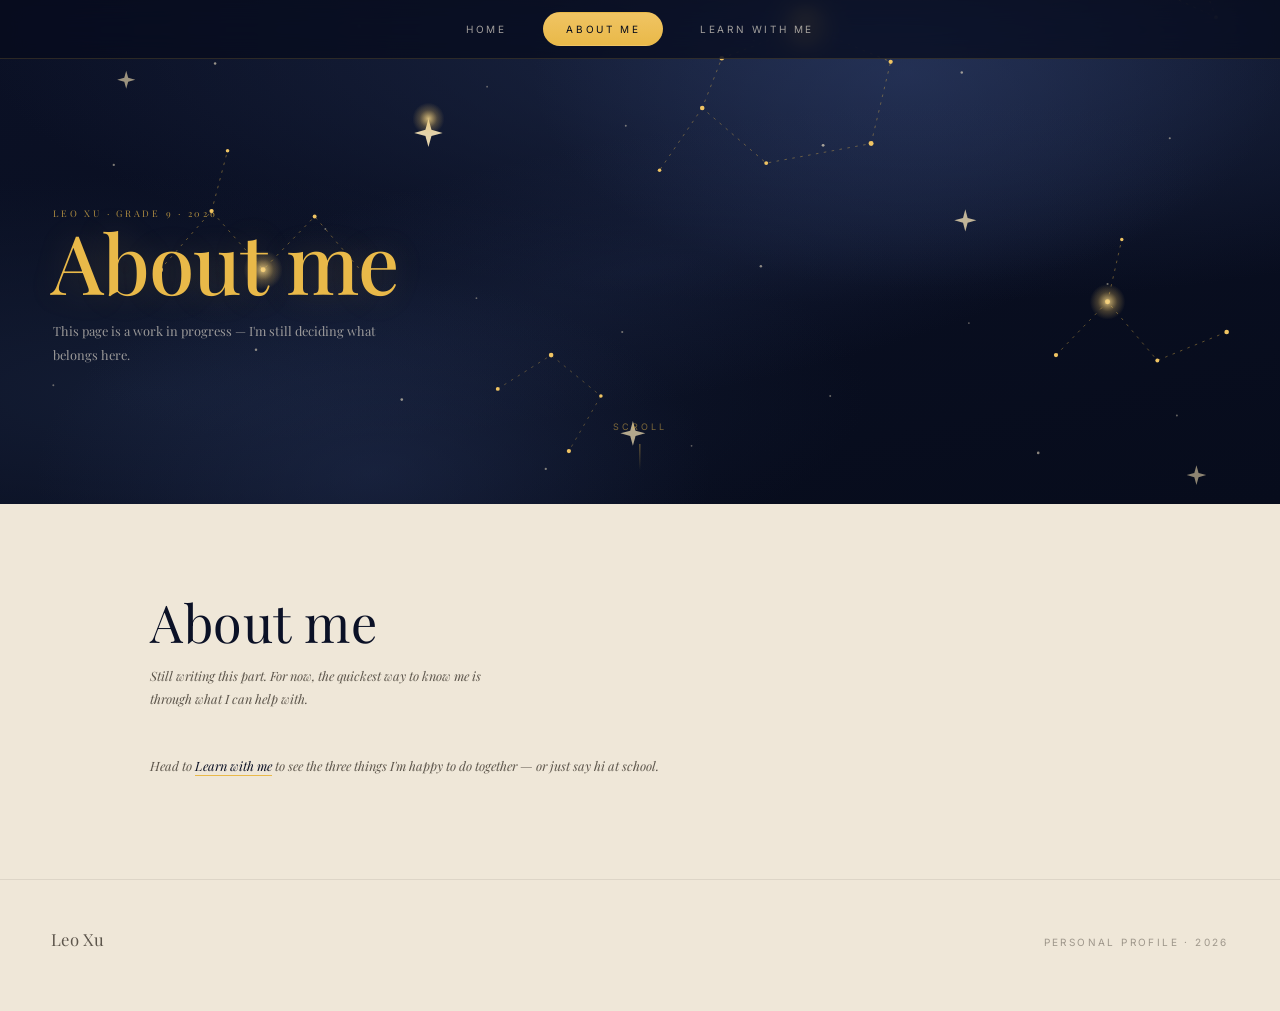
==== about.html @ fd8c62fa "Unify navigation into a fixed menu bar; tighten help page - Replace scattered nav links with one fix" ====
<!DOCTYPE html>
<html lang="en">
<head>
  <meta charset="utf-8" />
  <meta name="viewport" content="width=device-width, initial-scale=1" />
  <title>About me — Leo Xu</title>
  <meta name="description" content="About Leo Xu — this page is a work in progress." />

  <link rel="preconnect" href="https://fonts.googleapis.com" />
  <link rel="preconnect" href="https://fonts.gstatic.com" crossorigin />
  <link
    href="https://fonts.googleapis.com/css2?family=Playfair+Display:ital,wght@0,400;0,500;0,600;1,400&family=Inter:wght@300;400&display=swap"
    rel="stylesheet"
  />
  <link rel="stylesheet" href="css/style.css" />
</head>

<body>
  <!-- ===================== Menu bar ===================== -->
  <nav class="menu-bar" aria-label="Primary">
    <a class="menu-bar__link" href="index.html">Home</a>
    <a class="menu-bar__link" href="about.html" aria-current="page">About me</a>
    <a class="menu-bar__link" href="help.html">Learn with me</a>
  </nav>

  <!-- ===================== Hero ===================== -->
  <!-- TODO(About me): 此页为占位页，保留结构以便以后补充真正的自我介绍。
       需要更新时：改 hero 文案 + 下面 main 里的文字即可，样式已全部就绪。 -->
  <header class="hero help-hero">
    <svg class="hero__sky" viewBox="0 0 1440 900" preserveAspectRatio="xMidYMid slice" aria-hidden="true">
      <defs>
        <radialGradient id="starGlow" cx="50%" cy="50%" r="50%">
          <stop offset="0%" stop-color="#f6d78a" stop-opacity="0.85" />
          <stop offset="55%" stop-color="#f0c463" stop-opacity="0.25" />
          <stop offset="100%" stop-color="#f0c463" stop-opacity="0" />
        </radialGradient>
        <radialGradient id="nebula" cx="50%" cy="50%" r="50%">
          <stop offset="0%" stop-color="#2b3a63" stop-opacity="0.55" />
          <stop offset="100%" stop-color="#2b3a63" stop-opacity="0" />
        </radialGradient>
      </defs>

      <!-- atmosphere -->
      <ellipse cx="1020" cy="250" rx="420" ry="240" fill="url(#nebula)" />
      <ellipse cx="720" cy="470" rx="640" ry="150" fill="url(#nebula)" opacity="0.42" transform="rotate(-11 720 470)" />
      <ellipse cx="420" cy="700" rx="380" ry="220" fill="url(#nebula)" opacity="0.6" />

      <!-- star field -->
      <g fill="#f4e6c8">
        <circle class="twinkle" cx="96" cy="152" r="1.6" opacity="0.7" />
        <circle class="twinkle" cx="188" cy="92" r="1.1" opacity="0.5" />
        <circle class="twinkle" cx="242" cy="238" r="1.4" opacity="0.6" />
        <circle class="twinkle" cx="318" cy="126" r="1" opacity="0.45" />
        <circle class="twinkle" cx="404" cy="196" r="1.7" opacity="0.7" />
        <circle class="twinkle" cx="480" cy="86" r="1.2" opacity="0.5" />
        <circle class="twinkle" cx="548" cy="264" r="1" opacity="0.4" />
        <circle class="twinkle" cx="626" cy="138" r="1.5" opacity="0.6" />
        <circle class="twinkle" cx="704" cy="308" r="1.1" opacity="0.45" />
        <circle class="twinkle" cx="782" cy="92" r="1.3" opacity="0.55" />
        <circle class="twinkle" cx="848" cy="212" r="1" opacity="0.4" />
        <circle class="twinkle" cx="926" cy="330" r="1.6" opacity="0.65" />
        <circle class="twinkle" cx="1004" cy="118" r="1.2" opacity="0.5" />
        <circle class="twinkle" cx="1082" cy="248" r="1.4" opacity="0.6" />
        <circle class="twinkle" cx="1160" cy="86" r="1" opacity="0.4" />
        <circle class="twinkle" cx="1238" cy="196" r="1.5" opacity="0.6" />
        <circle class="twinkle" cx="1316" cy="322" r="1.2" opacity="0.5" />
        <circle class="twinkle" cx="1394" cy="148" r="1.1" opacity="0.45" />
        <circle class="twinkle" cx="128" cy="352" r="1.3" opacity="0.5" />
        <circle class="twinkle" cx="212" cy="470" r="1" opacity="0.4" />
        <circle class="twinkle" cx="288" cy="560" r="1.4" opacity="0.55" />
        <circle class="twinkle" cx="366" cy="424" r="1.1" opacity="0.45" />
        <circle class="twinkle" cx="452" cy="616" r="1.5" opacity="0.6" />
        <circle class="twinkle" cx="536" cy="502" r="1" opacity="0.4" />
        <circle class="twinkle" cx="614" cy="694" r="1.3" opacity="0.5" />
        <circle class="twinkle" cx="700" cy="540" r="1.2" opacity="0.45" />
        <circle class="twinkle" cx="778" cy="668" r="1" opacity="0.38" />
        <circle class="twinkle" cx="856" cy="466" r="1.4" opacity="0.55" />
        <circle class="twinkle" cx="934" cy="612" r="1.1" opacity="0.42" />
        <circle class="twinkle" cx="1012" cy="742" r="1.3" opacity="0.5" />
        <circle class="twinkle" cx="1090" cy="530" r="1" opacity="0.4" />
        <circle class="twinkle" cx="1168" cy="676" r="1.5" opacity="0.55" />
        <circle class="twinkle" cx="1246" cy="486" r="1.2" opacity="0.45" />
        <circle class="twinkle" cx="1324" cy="634" r="1.1" opacity="0.4" />
        <circle class="twinkle" cx="1402" cy="762" r="1.3" opacity="0.45" />
        <circle class="twinkle" cx="60" cy="600" r="1.1" opacity="0.4" />
        <circle class="twinkle" cx="990" cy="806" r="1.2" opacity="0.4" />
        <circle class="twinkle" cx="392" cy="820" r="1" opacity="0.35" />
        <circle class="twinkle" cx="722" cy="860" r="1.1" opacity="0.35" />
      </g>

      <!-- constellation: left sky -->
      <g stroke="#e9b949" stroke-opacity="0.42" stroke-width="1.1" stroke-linecap="round" fill="none">
        <path d="M180 470 L238 404 L296 470 L354 410 L412 478" stroke-dasharray="2 7" />
        <path d="M238 404 L256 336" stroke-dasharray="2 7" />
      </g>
      <g fill="#f0c463">
        <circle cx="180" cy="470" r="3.2" />
        <circle cx="238" cy="404" r="2.4" />
        <circle cx="296" cy="470" r="2.8" />
        <circle cx="354" cy="410" r="2.2" />
        <circle cx="412" cy="478" r="3" />
        <circle cx="256" cy="336" r="2" />
      </g>

      <!-- constellation: dipper -->
      <g stroke="#e9b949" stroke-opacity="0.38" stroke-width="1.1" stroke-linecap="round" fill="none">
        <path d="M812 232 L906 196 L1002 236 L980 328 L862 350 L790 288 Z" stroke-dasharray="2 7" />
        <path d="M790 288 L742 358" stroke-dasharray="2 7" />
      </g>
      <g fill="#f0c463">
        <circle cx="812" cy="232" r="2.6" />
        <circle cx="906" cy="196" r="3" />
        <circle cx="1002" cy="236" r="2.4" />
        <circle cx="980" cy="328" r="2.8" />
        <circle cx="862" cy="350" r="2.2" />
        <circle cx="790" cy="288" r="2.6" />
        <circle cx="742" cy="358" r="2" />
      </g>

      <!-- constellation: right lower -->
      <g stroke="#e9b949" stroke-opacity="0.4" stroke-width="1.1" stroke-linecap="round" fill="none">
        <path d="M1188 566 L1246 506 L1302 572 L1380 540" stroke-dasharray="2 7" />
        <path d="M1246 506 L1262 436" stroke-dasharray="2 7" />
      </g>
      <g fill="#f0c463">
        <circle cx="1188" cy="566" r="2.4" />
        <circle cx="1246" cy="506" r="2.8" />
        <circle cx="1302" cy="572" r="2.2" />
        <circle cx="1380" cy="540" r="2.6" />
        <circle cx="1262" cy="436" r="1.9" />
      </g>

      <!-- constellation: small cluster left -->
      <g stroke="#e9b949" stroke-opacity="0.32" stroke-width="1.1" stroke-linecap="round" fill="none">
        <path d="M560 604 L620 566 L676 612 L640 674" stroke-dasharray="2 7" />
      </g>
      <g fill="#f0c463">
        <circle cx="560" cy="604" r="2.2" />
        <circle cx="620" cy="566" r="2.6" />
        <circle cx="676" cy="612" r="2" />
        <circle cx="640" cy="674" r="2.4" />
      </g>

      <!-- constellation: small triangle right -->
      <g stroke="#e9b949" stroke-opacity="0.3" stroke-width="1.1" stroke-linecap="round" fill="none">
        <path d="M1286 148 L1342 118 L1368 186 Z" stroke-dasharray="2 7" />
      </g>
      <g fill="#f0c463">
        <circle cx="1286" cy="148" r="2.2" />
        <circle cx="1342" cy="118" r="2.6" />
        <circle cx="1368" cy="186" r="2.1" />
      </g>

      <!-- four-point sparkles -->
      <g fill="#fbe7b8">
        <path d="M482 300 l3.4 12.6 12.6 3.4 -12.6 3.4 -3.4 12.6 -3.4 -12.6 -12.6 -3.4 12.6 -3.4 z" opacity="0.9" />
        <path d="M1086 402 l2.6 9.8 9.8 2.6 -9.8 2.6 -2.6 9.8 -2.6 -9.8 -9.8 -2.6 9.8 -2.6 z" opacity="0.75" />
        <path d="M712 640 l3 11 11 3 -11 3 -3 11 -3 -11 -11 -3 11 -3 z" opacity="0.7" />
        <path d="M142 246 l2.2 8 8 2.2 -8 2.2 -2.2 8 -2.2 -8 -8 -2.2 8 -2.2 z" opacity="0.6" />
        <path d="M1346 690 l2.4 8.6 8.6 2.4 -8.6 2.4 -2.4 8.6 -2.4 -8.6 -8.6 -2.4 8.6 -2.4 z" opacity="0.55" />
      </g>

      <!-- star glows -->
      <g fill="url(#starGlow)">
        <circle cx="906" cy="196" r="26" />
        <circle cx="296" cy="470" r="22" />
        <circle cx="1246" cy="506" r="20" />
        <circle cx="482" cy="300" r="18" />
      </g>
    </svg>

    <div class="hero__content">
      <p class="hero__eyebrow">Leo Xu &middot; Grade 9 &middot; 2026</p>
      <h1 class="hero__name">About me</h1>
      <p class="help-hero__lede">
        This page is a work in progress &mdash; I'm still deciding what
        belongs here.
      </p>
    </div>

    <div class="hero__scroll" aria-hidden="true">
      <span class="hero__scroll-label">Scroll</span>
      <i class="hero__scroll-line"></i>
    </div>
  </header>

  <!-- ===================== About ===================== -->
  <main class="help">
    <div class="help__inner">
      <h2 class="help__title">About me</h2>
      <p class="help__sub">
        Still writing this part. For now, the quickest way to know me is
        through what I can help with.
      </p>
      <p class="help__outro">
        Head to <a href="help.html">Learn with me</a> to see the three
        things I'm happy to do together &mdash; or just say hi at school.
      </p>
    </div>
  </main>

  <!-- ===================== Footer ===================== -->
  <footer class="site-footer">
    <p class="site-footer__mark">Leo Xu</p>
    <p class="site-footer__meta">Personal profile &middot; 2026</p>
  </footer>
</body>
</html>
---- css/style.css ----
/* ==========================================================================
   Leo Xu — personal profile page
   Reconstructed from Figma file JC08tm1LsHAhouXdCM1mfD ("Untitled")
   Structure mirrors the Figma frames: Hero / Rock climbing / Footer
   ========================================================================== */

/* --------------------------------------------------------------------------
   1. Design tokens
   -------------------------------------------------------------------------- */
:root {
  /* palette — sampled from the design canvas */
  --ink-900: #070c1c;
  --ink-800: #0b1126;
  --ink-700: #18213c;
  --ink-600: #1c2745;

  --gold-500: #e9b949;
  --gold-400: #f0c463;
  --gold-200: #fbe7b8;

  --paper-50: #efe7d8;
  --paper-700: #5d564c;

  /* type */
  --font-display: "Playfair Display", "Iowan Old Style", Georgia, serif;
  --font-body: "Inter", -apple-system, BlinkMacSystemFont, "Segoe UI", Roboto, sans-serif;

  --text-hero: clamp(54px, 9.2vw, 132px);
  --text-section: clamp(20px, 2.2vw, 30px);
  --text-eyebrow: clamp(9px, 0.72vw, 10px);
  --text-note: clamp(12px, 1vw, 14px);

  /* layout */
  --gutter: clamp(20px, 4vw, 58px);
  --hero-height: clamp(520px, 80vh, 880px);
}

/* --------------------------------------------------------------------------
   2. Reset
   -------------------------------------------------------------------------- */
*,
*::before,
*::after {
  box-sizing: border-box;
}

html {
  scroll-behavior: smooth;
}

body {
  margin: 0;
  background: var(--paper-50);
  color: var(--ink-800);
  font-family: var(--font-body);
  font-size: 16px;
  line-height: 1.6;
  -webkit-font-smoothing: antialiased;
  -moz-osx-font-smoothing: grayscale;
  overflow-x: hidden;
}

img {
  max-width: 100%;
  height: auto;
}

::selection {
  background: rgba(233, 185, 73, 0.28);
}

/* --------------------------------------------------------------------------
   3. Hero
   -------------------------------------------------------------------------- */
.hero {
  position: relative;
  isolation: isolate;
  display: flex;
  flex-direction: column;
  justify-content: flex-start;
  min-height: var(--hero-height);
  padding: calc(var(--gutter) + 54px) var(--gutter) var(--gutter);
  overflow: hidden;
  background:
    radial-gradient(120% 90% at 68% 8%, var(--ink-600) 0%, rgba(28, 39, 69, 0) 58%),
    radial-gradient(90% 70% at 12% 78%, #131c33 0%, rgba(19, 28, 51, 0) 62%),
    linear-gradient(168deg, var(--ink-800) 0%, var(--ink-900) 100%);
}

.hero__sky {
  position: absolute;
  inset: 0;
  z-index: 0;
  width: 100%;
  height: 100%;
  pointer-events: none;
}

.hero__content {
  position: relative;
  z-index: 2;
  display: flex;
  flex-direction: column;
  align-items: flex-start;
}

.hero__name {
  margin: 0;
  font-family: var(--font-display);
  font-weight: 500;
  font-size: var(--text-hero);
  line-height: 0.98;
  letter-spacing: -0.012em;
  color: var(--gold-500);
  text-shadow: 0 0 34px rgba(233, 185, 73, 0.18);
}

.hero__eyebrow {
  margin: 14px 0 0 2px;
  font-family: var(--font-display);
  font-weight: 400;
  font-size: var(--text-eyebrow);
  letter-spacing: 0.3em;
  text-transform: uppercase;
  color: rgba(233, 185, 73, 0.72);
}

.hero__scroll {
  position: absolute;
  left: 50%;
  bottom: clamp(18px, 3vw, 34px);
  z-index: 2;
  display: flex;
  flex-direction: column;
  align-items: center;
  gap: 10px;
  transform: translateX(-50%);
  color: rgba(233, 185, 73, 0.5);
}

.hero__scroll-label {
  font-size: 9px;
  letter-spacing: 0.32em;
  text-transform: uppercase;
}

.hero__scroll-line {
  display: block;
  width: 1px;
  height: 26px;
  background: linear-gradient(to bottom, rgba(233, 185, 73, 0.55), rgba(233, 185, 73, 0));
}

/* --------------------------------------------------------------------------
   4. Rock climbing
   -------------------------------------------------------------------------- */
.climb {
  position: relative;
  line-height: 0;
  background: var(--paper-50);
}

.climb__art {
  display: block;
  width: 100%;
  height: auto;
}

.climb__title {
  position: absolute;
  top: clamp(26px, 9.5%, 120px);
  left: var(--gutter);
  z-index: 2;
  margin: 0;
  font-family: var(--font-display);
  font-weight: 400;
  font-size: var(--text-section);
  line-height: 1.1;
  letter-spacing: 0.015em;
  color: var(--paper-700);
  opacity: 0.52;
  mix-blend-mode: multiply;
}

.climb__note {
  position: absolute;
  right: var(--gutter);
  bottom: clamp(18px, 3vw, 40px);
  z-index: 2;
  max-width: 26ch;
  margin: 0;
  font-family: var(--font-display);
  font-style: italic;
  font-size: var(--text-note);
  line-height: 1.7;
  text-align: right;
  color: var(--paper-700);
  opacity: 0.5;
}

/* --------------------------------------------------------------------------
   5. Footer
   -------------------------------------------------------------------------- */
.site-footer {
  display: flex;
  flex-wrap: wrap;
  align-items: baseline;
  justify-content: space-between;
  gap: 12px 28px;
  padding: clamp(26px, 4vw, 46px) var(--gutter) clamp(34px, 5vw, 58px);
  background: var(--paper-50);
  border-top: 1px solid rgba(93, 86, 76, 0.12);
}

.site-footer__mark {
  margin: 0;
  font-family: var(--font-display);
  font-size: clamp(15px, 1.3vw, 18px);
  letter-spacing: 0.01em;
  color: var(--paper-700);
}

.site-footer__meta {
  margin: 0;
  font-size: 10px;
  letter-spacing: 0.24em;
  text-transform: uppercase;
  color: rgba(93, 86, 76, 0.55);
}

/* --------------------------------------------------------------------------
   6. Sky animation
   -------------------------------------------------------------------------- */
@media (prefers-reduced-motion: no-preference) {
  .twinkle {
    animation: twinkle 5.5s ease-in-out infinite;
  }

  .twinkle:nth-of-type(3n) {
    animation-delay: 1.4s;
  }

  .twinkle:nth-of-type(3n + 1) {
    animation-delay: 2.6s;
  }

  @keyframes twinkle {
    0%,
    100% {
      opacity: 0.32;
    }
    50% {
      opacity: 0.95;
    }
  }
}

/* --------------------------------------------------------------------------
   7. Responsive
   -------------------------------------------------------------------------- */
@media (max-width: 1024px) {
  :root {
    --hero-height: clamp(480px, 74vh, 760px);
  }
}

@media (max-width: 640px) {
  :root {
    --hero-height: min(70vh, 620px);
  }

  .climb__art {
    height: 92vw;
    object-fit: cover;
    object-position: 50% 50%;
  }

  .climb__note {
    display: none;
  }

  .site-footer {
    flex-direction: column;
    align-items: flex-start;
    gap: 8px;
  }
}

/* --------------------------------------------------------------------------
   8. Menu bar — fixed, shared by every page
   -------------------------------------------------------------------------- */
.menu-bar {
  position: fixed;
  top: 0;
  left: 0;
  right: 0;
  z-index: 100;
  display: flex;
  align-items: center;
  justify-content: center;
  gap: clamp(6px, 1.2vw, 14px);
  padding: 12px var(--gutter);
  background: rgba(7, 12, 28, 0.74);
  -webkit-backdrop-filter: blur(14px) saturate(1.25);
  backdrop-filter: blur(14px) saturate(1.25);
  border-bottom: 1px solid rgba(233, 185, 73, 0.16);
}

.menu-bar__link {
  padding: 8px clamp(13px, 1.8vw, 22px);
  border-radius: 999px;
  border: 1px solid transparent;
  font-size: 10px;
  letter-spacing: 0.26em;
  text-transform: uppercase;
  text-decoration: none;
  white-space: nowrap;
  color: rgba(239, 231, 216, 0.66);
  transition: color 160ms ease, background-color 160ms ease, border-color 160ms ease;
}

.menu-bar__link:hover,
.menu-bar__link:focus-visible {
  color: var(--gold-400);
  border-color: rgba(233, 185, 73, 0.35);
}

.menu-bar__link[aria-current="page"] {
  color: var(--ink-900);
  background: linear-gradient(180deg, var(--gold-400) 0%, var(--gold-500) 100%);
  border-color: transparent;
}

/* closing line under the offers grid */
.help__outro {
  margin: clamp(28px, 4vw, 44px) 0 0;
  font-family: var(--font-display);
  font-style: italic;
  font-size: var(--text-note);
  line-height: 1.8;
  color: var(--paper-700);
}

.help__outro a {
  color: var(--ink-800);
  text-decoration: none;
  border-bottom: 1px solid var(--gold-500);
  padding-bottom: 1px;
  transition: color 160ms ease;
}

.help__outro a:hover {
  color: #8a6a1f;
}

/* --------------------------------------------------------------------------
   9. Help page — "Learn with me"
   -------------------------------------------------------------------------- */
.help-hero {
  min-height: clamp(380px, 56vh, 620px);
  justify-content: center;
}

.help-hero .hero__content {
  max-width: 720px;
}

.help-hero .hero__name {
  font-size: clamp(44px, 6.4vw, 92px);
}

.help-hero__lede {
  margin: 18px 0 0 2px;
  max-width: 46ch;
  font-family: var(--font-display);
  font-size: var(--text-note);
  line-height: 1.8;
  color: rgba(239, 231, 216, 0.62);
}

.help {
  padding: clamp(48px, 7vw, 96px) var(--gutter) clamp(64px, 8vw, 110px);
  background: var(--paper-50);
}

.help__inner {
  max-width: 980px;
  margin: 0 auto;
}

.help__title {
  margin: 0;
  font-family: var(--font-display);
  font-weight: 400;
  font-size: clamp(30px, 4.4vw, 52px);
  line-height: 1.08;
  letter-spacing: 0.01em;
  color: var(--ink-800);
}

.help__sub {
  margin: 14px 0 0;
  max-width: 52ch;
  font-family: var(--font-display);
  font-style: italic;
  font-size: var(--text-note);
  line-height: 1.8;
  color: var(--paper-700);
}

.offers {
  display: grid;
  grid-template-columns: repeat(2, minmax(0, 1fr));
  gap: clamp(20px, 3vw, 36px);
  margin-top: clamp(34px, 5vw, 56px);
}

.offer {
  display: flex;
  flex-direction: column;
  background: #f8f3e9;
  border: 1px solid rgba(93, 86, 76, 0.16);
  box-shadow: 0 1px 0 rgba(7, 12, 28, 0.03), 0 18px 40px -34px rgba(7, 12, 28, 0.35);
}

.offer__head {
  padding: clamp(24px, 3vw, 34px) clamp(24px, 3vw, 34px) clamp(18px, 2.4vw, 26px);
  border-bottom: 1px solid rgba(93, 86, 76, 0.12);
}

.offer__eyebrow {
  margin: 0;
  font-size: 9px;
  letter-spacing: 0.32em;
  text-transform: uppercase;
  color: rgba(233, 185, 73, 0.85);
}

.offer__title {
  margin: 12px 0 0;
  font-family: var(--font-display);
  font-weight: 500;
  font-size: clamp(24px, 2.6vw, 32px);
  line-height: 1.1;
  letter-spacing: 0.01em;
  color: var(--ink-800);
}

.offer__summary {
  margin: 10px 0 0;
  font-family: var(--font-display);
  font-style: italic;
  font-size: var(--text-note);
  line-height: 1.7;
  color: var(--paper-700);
}

/* expandable details — the page's one interactive control */
.offer__details {
  border-top: 1px solid rgba(93, 86, 76, 0.12);
}

.offer__toggle {
  display: flex;
  align-items: center;
  justify-content: space-between;
  gap: 16px;
  padding: 16px clamp(24px, 3vw, 34px);
  cursor: pointer;
  list-style: none;
  font-size: 10px;
  letter-spacing: 0.26em;
  text-transform: uppercase;
  color: var(--paper-700);
  transition: color 160ms ease, background-color 160ms ease;
  user-select: none;
}

.offer__toggle::-webkit-details-marker {
  display: none;
}

.offer__toggle:hover {
  color: var(--ink-800);
  background: rgba(233, 185, 73, 0.08);
}

.offer__toggle:focus-visible {
  outline: 1px solid var(--gold-500);
  outline-offset: -1px;
}

.offer__toggle-icon {
  flex: none;
  width: 12px;
  height: 12px;
  position: relative;
}

.offer__toggle-icon::before,
.offer__toggle-icon::after {
  content: "";
  position: absolute;
  inset: 0;
  margin: auto;
  background: var(--gold-500);
}

.offer__toggle-icon::before {
  width: 12px;
  height: 1px;
}

.offer__toggle-icon::after {
  width: 1px;
  height: 12px;
  transition: transform 180ms ease;
  transform-origin: center;
}

.offer__details[open] .offer__toggle-icon::after {
  transform: scaleY(0);
}

.offer__body {
  padding: 4px clamp(24px, 3vw, 34px) clamp(22px, 2.6vw, 30px);
}

.offer__row {
  display: grid;
  grid-template-columns: 84px 1fr;
  gap: 4px 18px;
  padding: 13px 0;
  border-top: 1px dashed rgba(93, 86, 76, 0.18);
}

.offer__row:first-child {
  border-top: 0;
}

.offer__row dt {
  font-size: 9px;
  letter-spacing: 0.24em;
  text-transform: uppercase;
  line-height: 1.9;
  color: rgba(93, 86, 76, 0.6);
}

.offer__row dd {
  margin: 0;
  font-size: 14px;
  line-height: 1.75;
  color: var(--ink-800);
}

@media (max-width: 760px) {
  .offers {
    grid-template-columns: minmax(0, 1fr);
  }

  .offer__row {
    grid-template-columns: minmax(0, 1fr);
    gap: 2px;
  }
}

/* --------------------------------------------------------------------------
   10. Small screens — menu bar must fit three pills on one row
   -------------------------------------------------------------------------- */
@media (max-width: 640px) {
  .menu-bar {
    gap: 4px;
    padding: 10px 12px;
  }

  .menu-bar__link {
    padding: 7px 10px;
    font-size: 9px;
    letter-spacing: 0.16em;
  }
}
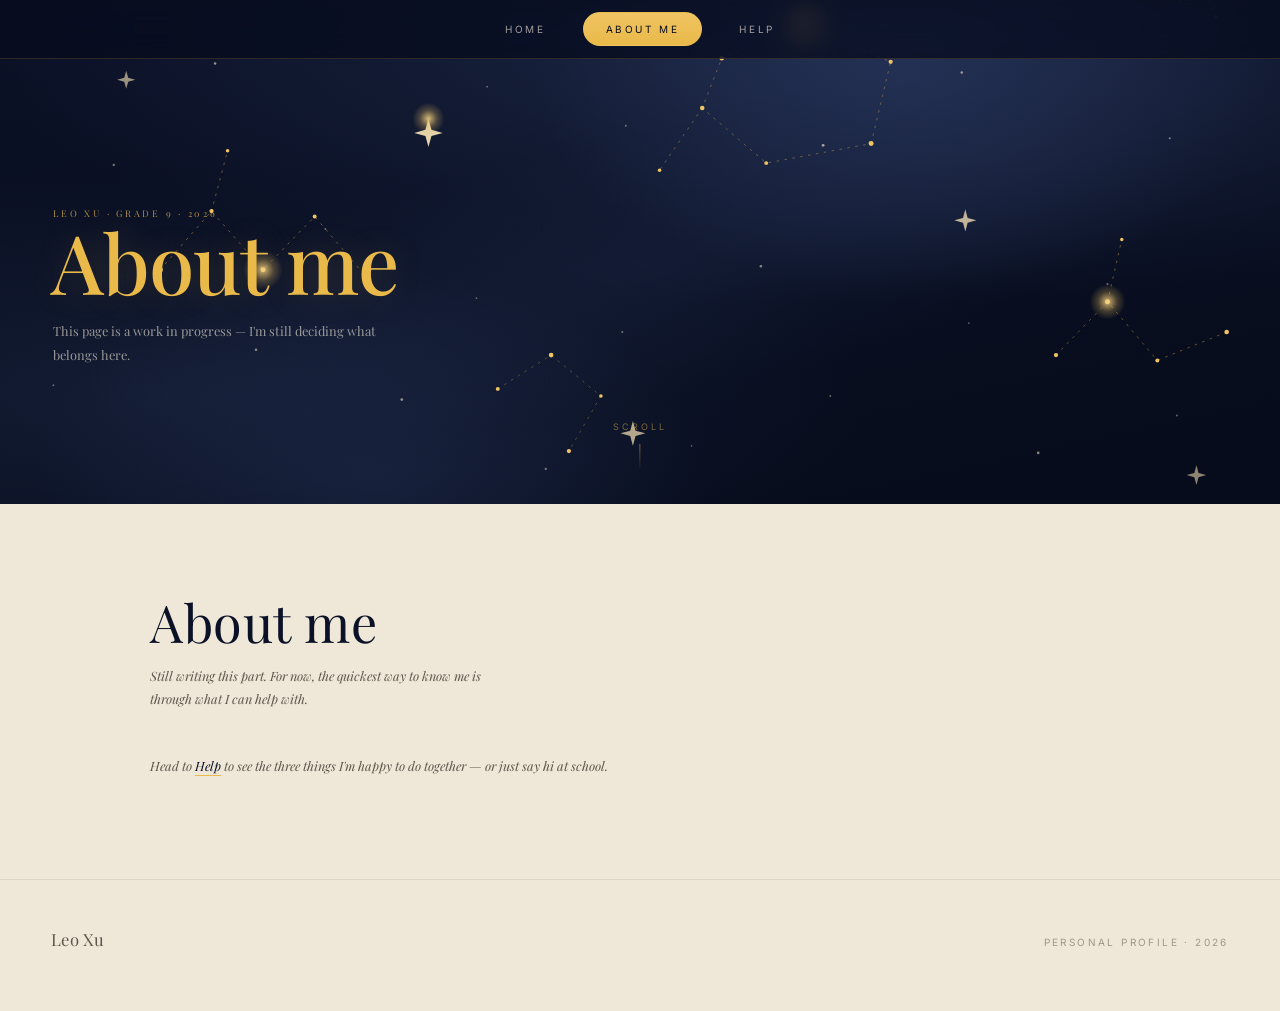
==== commit a8169298: "Rename 'Learn with me' to 'Help' across the site - Menu bar label on all pages: Help (was Learn with" ====
--- a/about.html
+++ b/about.html
@@ -20,7 +20,7 @@
   <nav class="menu-bar" aria-label="Primary">
     <a class="menu-bar__link" href="index.html">Home</a>
     <a class="menu-bar__link" href="about.html" aria-current="page">About me</a>
-    <a class="menu-bar__link" href="help.html">Learn with me</a>
+    <a class="menu-bar__link" href="help.html">Help</a>
   </nav>
 
   <!-- ===================== Hero ===================== -->
@@ -193,7 +193,7 @@
         through what I can help with.
       </p>
       <p class="help__outro">
-        Head to <a href="help.html">Learn with me</a> to see the three
+        Head to <a href="help.html">Help</a> to see the three
         things I'm happy to do together &mdash; or just say hi at school.
       </p>
     </div>
--- a/css/style.css
+++ b/css/style.css
@@ -354,7 +354,7 @@
 }
 
 /* --------------------------------------------------------------------------
-   9. Help page — "Learn with me"
+   9. Help page
    -------------------------------------------------------------------------- */
 .help-hero {
   min-height: clamp(380px, 56vh, 620px);
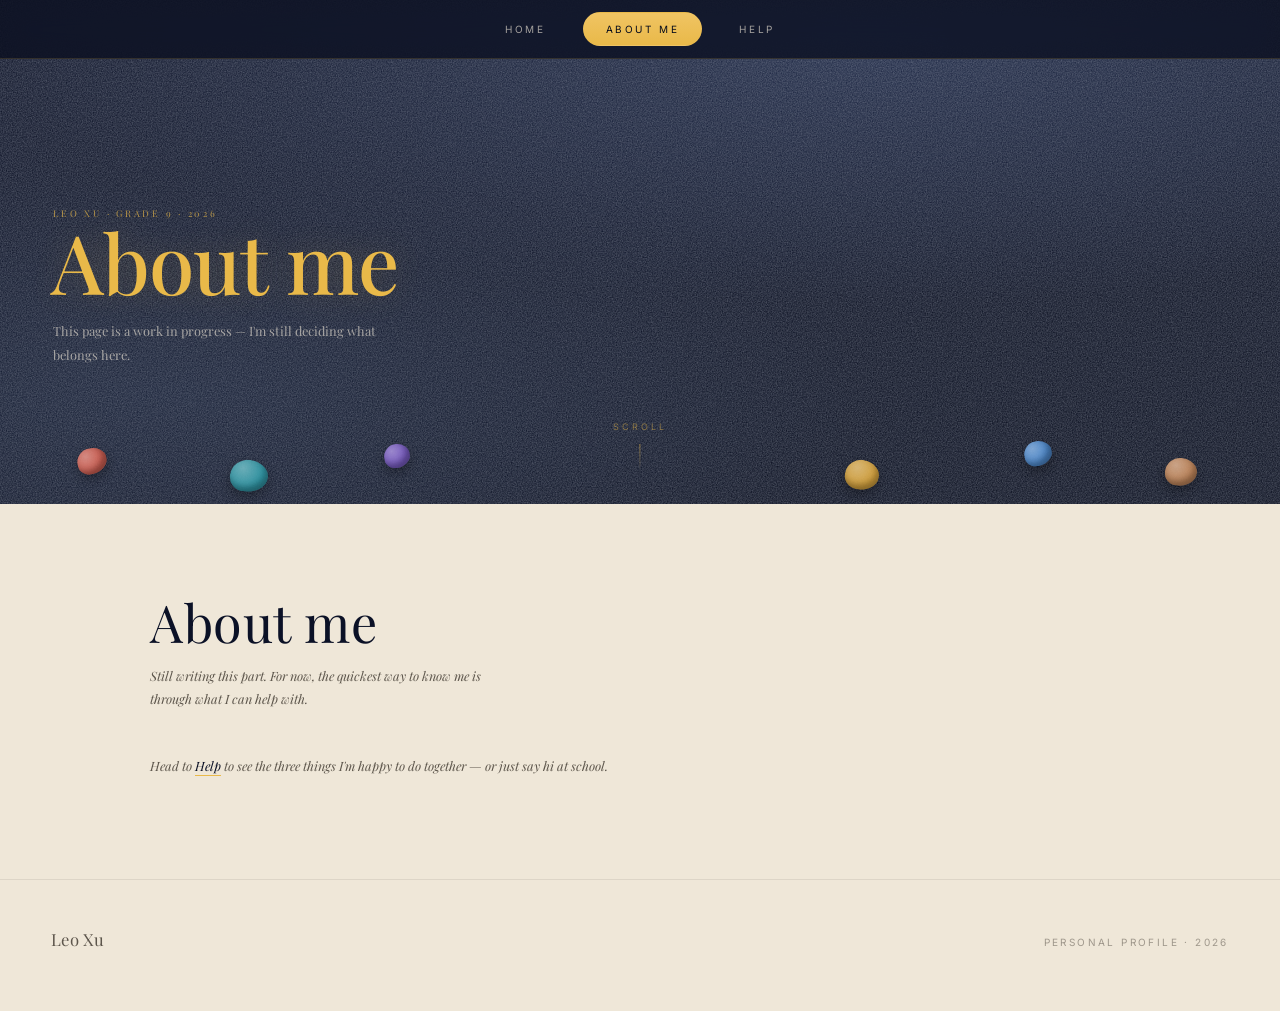
==== commit 61000949: "Turn the homepage into an interactive climbing wall - index.html: the starry hero and climbing photo" ====
--- a/about.html
+++ b/about.html
@@ -25,149 +25,18 @@
 
   <!-- ===================== Hero ===================== -->
   <!-- TODO(About me): 此页为占位页，保留结构以便以后补充真正的自我介绍。
-       需要更新时：改 hero 文案 + 下面 main 里的文字即可，样式已全部就绪。 -->
+       需要更新时：改 hero 文案 + 下面 main 里的文字即可，样式已全部就绪。
+       入口：首页攀岩墙的第 1 个岩点（最底部左侧）。 -->
   <header class="hero help-hero">
-    <svg class="hero__sky" viewBox="0 0 1440 900" preserveAspectRatio="xMidYMid slice" aria-hidden="true">
-      <defs>
-        <radialGradient id="starGlow" cx="50%" cy="50%" r="50%">
-          <stop offset="0%" stop-color="#f6d78a" stop-opacity="0.85" />
-          <stop offset="55%" stop-color="#f0c463" stop-opacity="0.25" />
-          <stop offset="100%" stop-color="#f0c463" stop-opacity="0" />
-        </radialGradient>
-        <radialGradient id="nebula" cx="50%" cy="50%" r="50%">
-          <stop offset="0%" stop-color="#2b3a63" stop-opacity="0.55" />
-          <stop offset="100%" stop-color="#2b3a63" stop-opacity="0" />
-        </radialGradient>
-      </defs>
-
-      <!-- atmosphere -->
-      <ellipse cx="1020" cy="250" rx="420" ry="240" fill="url(#nebula)" />
-      <ellipse cx="720" cy="470" rx="640" ry="150" fill="url(#nebula)" opacity="0.42" transform="rotate(-11 720 470)" />
-      <ellipse cx="420" cy="700" rx="380" ry="220" fill="url(#nebula)" opacity="0.6" />
-
-      <!-- star field -->
-      <g fill="#f4e6c8">
-        <circle class="twinkle" cx="96" cy="152" r="1.6" opacity="0.7" />
-        <circle class="twinkle" cx="188" cy="92" r="1.1" opacity="0.5" />
-        <circle class="twinkle" cx="242" cy="238" r="1.4" opacity="0.6" />
-        <circle class="twinkle" cx="318" cy="126" r="1" opacity="0.45" />
-        <circle class="twinkle" cx="404" cy="196" r="1.7" opacity="0.7" />
-        <circle class="twinkle" cx="480" cy="86" r="1.2" opacity="0.5" />
-        <circle class="twinkle" cx="548" cy="264" r="1" opacity="0.4" />
-        <circle class="twinkle" cx="626" cy="138" r="1.5" opacity="0.6" />
-        <circle class="twinkle" cx="704" cy="308" r="1.1" opacity="0.45" />
-        <circle class="twinkle" cx="782" cy="92" r="1.3" opacity="0.55" />
-        <circle class="twinkle" cx="848" cy="212" r="1" opacity="0.4" />
-        <circle class="twinkle" cx="926" cy="330" r="1.6" opacity="0.65" />
-        <circle class="twinkle" cx="1004" cy="118" r="1.2" opacity="0.5" />
-        <circle class="twinkle" cx="1082" cy="248" r="1.4" opacity="0.6" />
-        <circle class="twinkle" cx="1160" cy="86" r="1" opacity="0.4" />
-        <circle class="twinkle" cx="1238" cy="196" r="1.5" opacity="0.6" />
-        <circle class="twinkle" cx="1316" cy="322" r="1.2" opacity="0.5" />
-        <circle class="twinkle" cx="1394" cy="148" r="1.1" opacity="0.45" />
-        <circle class="twinkle" cx="128" cy="352" r="1.3" opacity="0.5" />
-        <circle class="twinkle" cx="212" cy="470" r="1" opacity="0.4" />
-        <circle class="twinkle" cx="288" cy="560" r="1.4" opacity="0.55" />
-        <circle class="twinkle" cx="366" cy="424" r="1.1" opacity="0.45" />
-        <circle class="twinkle" cx="452" cy="616" r="1.5" opacity="0.6" />
-        <circle class="twinkle" cx="536" cy="502" r="1" opacity="0.4" />
-        <circle class="twinkle" cx="614" cy="694" r="1.3" opacity="0.5" />
-        <circle class="twinkle" cx="700" cy="540" r="1.2" opacity="0.45" />
-        <circle class="twinkle" cx="778" cy="668" r="1" opacity="0.38" />
-        <circle class="twinkle" cx="856" cy="466" r="1.4" opacity="0.55" />
-        <circle class="twinkle" cx="934" cy="612" r="1.1" opacity="0.42" />
-        <circle class="twinkle" cx="1012" cy="742" r="1.3" opacity="0.5" />
-        <circle class="twinkle" cx="1090" cy="530" r="1" opacity="0.4" />
-        <circle class="twinkle" cx="1168" cy="676" r="1.5" opacity="0.55" />
-        <circle class="twinkle" cx="1246" cy="486" r="1.2" opacity="0.45" />
-        <circle class="twinkle" cx="1324" cy="634" r="1.1" opacity="0.4" />
-        <circle class="twinkle" cx="1402" cy="762" r="1.3" opacity="0.45" />
-        <circle class="twinkle" cx="60" cy="600" r="1.1" opacity="0.4" />
-        <circle class="twinkle" cx="990" cy="806" r="1.2" opacity="0.4" />
-        <circle class="twinkle" cx="392" cy="820" r="1" opacity="0.35" />
-        <circle class="twinkle" cx="722" cy="860" r="1.1" opacity="0.35" />
-      </g>
-
-      <!-- constellation: left sky -->
-      <g stroke="#e9b949" stroke-opacity="0.42" stroke-width="1.1" stroke-linecap="round" fill="none">
-        <path d="M180 470 L238 404 L296 470 L354 410 L412 478" stroke-dasharray="2 7" />
-        <path d="M238 404 L256 336" stroke-dasharray="2 7" />
-      </g>
-      <g fill="#f0c463">
-        <circle cx="180" cy="470" r="3.2" />
-        <circle cx="238" cy="404" r="2.4" />
-        <circle cx="296" cy="470" r="2.8" />
-        <circle cx="354" cy="410" r="2.2" />
-        <circle cx="412" cy="478" r="3" />
-        <circle cx="256" cy="336" r="2" />
-      </g>
-
-      <!-- constellation: dipper -->
-      <g stroke="#e9b949" stroke-opacity="0.38" stroke-width="1.1" stroke-linecap="round" fill="none">
-        <path d="M812 232 L906 196 L1002 236 L980 328 L862 350 L790 288 Z" stroke-dasharray="2 7" />
-        <path d="M790 288 L742 358" stroke-dasharray="2 7" />
-      </g>
-      <g fill="#f0c463">
-        <circle cx="812" cy="232" r="2.6" />
-        <circle cx="906" cy="196" r="3" />
-        <circle cx="1002" cy="236" r="2.4" />
-        <circle cx="980" cy="328" r="2.8" />
-        <circle cx="862" cy="350" r="2.2" />
-        <circle cx="790" cy="288" r="2.6" />
-        <circle cx="742" cy="358" r="2" />
-      </g>
-
-      <!-- constellation: right lower -->
-      <g stroke="#e9b949" stroke-opacity="0.4" stroke-width="1.1" stroke-linecap="round" fill="none">
-        <path d="M1188 566 L1246 506 L1302 572 L1380 540" stroke-dasharray="2 7" />
-        <path d="M1246 506 L1262 436" stroke-dasharray="2 7" />
-      </g>
-      <g fill="#f0c463">
-        <circle cx="1188" cy="566" r="2.4" />
-        <circle cx="1246" cy="506" r="2.8" />
-        <circle cx="1302" cy="572" r="2.2" />
-        <circle cx="1380" cy="540" r="2.6" />
-        <circle cx="1262" cy="436" r="1.9" />
-      </g>
-
-      <!-- constellation: small cluster left -->
-      <g stroke="#e9b949" stroke-opacity="0.32" stroke-width="1.1" stroke-linecap="round" fill="none">
-        <path d="M560 604 L620 566 L676 612 L640 674" stroke-dasharray="2 7" />
-      </g>
-      <g fill="#f0c463">
-        <circle cx="560" cy="604" r="2.2" />
-        <circle cx="620" cy="566" r="2.6" />
-        <circle cx="676" cy="612" r="2" />
-        <circle cx="640" cy="674" r="2.4" />
-      </g>
-
-      <!-- constellation: small triangle right -->
-      <g stroke="#e9b949" stroke-opacity="0.3" stroke-width="1.1" stroke-linecap="round" fill="none">
-        <path d="M1286 148 L1342 118 L1368 186 Z" stroke-dasharray="2 7" />
-      </g>
-      <g fill="#f0c463">
-        <circle cx="1286" cy="148" r="2.2" />
-        <circle cx="1342" cy="118" r="2.6" />
-        <circle cx="1368" cy="186" r="2.1" />
-      </g>
-
-      <!-- four-point sparkles -->
-      <g fill="#fbe7b8">
-        <path d="M482 300 l3.4 12.6 12.6 3.4 -12.6 3.4 -3.4 12.6 -3.4 -12.6 -12.6 -3.4 12.6 -3.4 z" opacity="0.9" />
-        <path d="M1086 402 l2.6 9.8 9.8 2.6 -9.8 2.6 -2.6 9.8 -2.6 -9.8 -9.8 -2.6 9.8 -2.6 z" opacity="0.75" />
-        <path d="M712 640 l3 11 11 3 -11 3 -3 11 -3 -11 -11 -3 11 -3 z" opacity="0.7" />
-        <path d="M142 246 l2.2 8 8 2.2 -8 2.2 -2.2 8 -2.2 -8 -8 -2.2 8 -2.2 z" opacity="0.6" />
-        <path d="M1346 690 l2.4 8.6 8.6 2.4 -8.6 2.4 -2.4 8.6 -2.4 -8.6 -8.6 -2.4 8.6 -2.4 z" opacity="0.55" />
-      </g>
-
-      <!-- star glows -->
-      <g fill="url(#starGlow)">
-        <circle cx="906" cy="196" r="26" />
-        <circle cx="296" cy="470" r="22" />
-        <circle cx="1246" cy="506" r="20" />
-        <circle cx="482" cy="300" r="18" />
-      </g>
-    </svg>
+    <!-- decorative trail of holds along the foot of the hero -->
+    <div class="hero__holds" aria-hidden="true">
+      <span style="--c: #d96050; left: 6%; bottom: 30px; width: 30px; height: 26px; transform: rotate(-14deg)"></span>
+      <span style="--c: #2e9aa8; left: 18%; bottom: 12px; width: 38px; height: 32px; transform: rotate(8deg)"></span>
+      <span style="--c: #7c5cc9; left: 30%; bottom: 36px; width: 26px; height: 24px; transform: rotate(-6deg)"></span>
+      <span style="--c: #e0a93b; left: 66%; bottom: 14px; width: 34px; height: 30px; transform: rotate(12deg)"></span>
+      <span style="--c: #4f8fd6; left: 80%; bottom: 38px; width: 28px; height: 25px; transform: rotate(-10deg)"></span>
+      <span style="--c: #c98a5a; left: 91%; bottom: 18px; width: 32px; height: 28px; transform: rotate(6deg)"></span>
+    </div>
 
     <div class="hero__content">
       <p class="hero__eyebrow">Leo Xu &middot; Grade 9 &middot; 2026</p>
--- a/css/style.css
+++ b/css/style.css
@@ -1,7 +1,7 @@
 /* ==========================================================================
    Leo Xu — personal profile page
-   Reconstructed from Figma file JC08tm1LsHAhouXdCM1mfD ("Untitled")
-   Structure mirrors the Figma frames: Hero / Rock climbing / Footer
+   Homepage is a climbing wall (tap the holds in order to explore the site);
+   inner pages keep the dark hero. Tokens: night ink + gold + chalk paper.
    ========================================================================== */
 
 /* --------------------------------------------------------------------------
@@ -82,18 +82,10 @@
   padding: calc(var(--gutter) + 54px) var(--gutter) var(--gutter);
   overflow: hidden;
   background:
+    url("data:image/svg+xml,%3Csvg xmlns='http://www.w3.org/2000/svg' width='260' height='260'%3E%3Cfilter id='g' x='0' y='0' width='100%25' height='100%25'%3E%3CfeTurbulence type='fractalNoise' baseFrequency='0.8' numOctaves='2' stitchTiles='stitch'/%3E%3CfeColorMatrix type='matrix' values='0 0 0 0 0.46 0 0 0 0 0.49 0 0 0 0 0.56 0 0 0 0.42 0'/%3E%3C/filter%3E%3Crect width='260' height='260' filter='url(%23g)'/%3E%3C/svg%3E"),
     radial-gradient(120% 90% at 68% 8%, var(--ink-600) 0%, rgba(28, 39, 69, 0) 58%),
     radial-gradient(90% 70% at 12% 78%, #131c33 0%, rgba(19, 28, 51, 0) 62%),
     linear-gradient(168deg, var(--ink-800) 0%, var(--ink-900) 100%);
-}
-
-.hero__sky {
-  position: absolute;
-  inset: 0;
-  z-index: 0;
-  width: 100%;
-  height: 100%;
-  pointer-events: none;
 }
 
 .hero__content {
@@ -151,51 +143,341 @@
   background: linear-gradient(to bottom, rgba(233, 185, 73, 0.55), rgba(233, 185, 73, 0));
 }
 
+/* decorative trail of climbing holds along the inner hero's foot */
+.hero__holds {
+  position: absolute;
+  left: 0;
+  right: 0;
+  bottom: 0;
+  z-index: 1;
+  height: 96px;
+  pointer-events: none;
+}
+
+.hero__holds span {
+  position: absolute;
+  background:
+    radial-gradient(circle at 32% 28%, rgba(255, 255, 255, 0.32), rgba(255, 255, 255, 0) 62%),
+    var(--c, #c0392b);
+  border-radius: 48% 52% 60% 40% / 55% 48% 52% 45%;
+  box-shadow: inset -3px -4px 6px rgba(0, 0, 0, 0.35), 0 5px 12px rgba(0, 0, 0, 0.35);
+  opacity: 0.9;
+}
+
 /* --------------------------------------------------------------------------
-   4. Rock climbing
+   4. Climbing wall (homepage)
    -------------------------------------------------------------------------- */
-.climb {
+.wall {
   position: relative;
-  line-height: 0;
-  background: var(--paper-50);
-}
-
-.climb__art {
-  display: block;
+  min-height: 100vh;
+  overflow: hidden;
+  background: linear-gradient(180deg, #101a33 0%, #070c1c 100%);
+}
+
+.wall__rock,
+.wall__route {
+  position: absolute;
+  inset: 0;
   width: 100%;
-  height: auto;
-}
-
-.climb__title {
-  position: absolute;
-  top: clamp(26px, 9.5%, 120px);
+  height: 100%;
+  pointer-events: none;
+}
+
+.wall__rock {
+  z-index: 0;
+}
+
+.wall__route {
+  z-index: 1;
+}
+
+/* edge falloff so the wall feels lit from above */
+.wall::after {
+  content: "";
+  position: absolute;
+  inset: 0;
+  z-index: 2;
+  pointer-events: none;
+  background: radial-gradient(115% 85% at 50% 42%, rgba(0, 0, 0, 0) 52%, rgba(4, 7, 15, 0.5) 100%);
+}
+
+/* route segments between holds — hidden until both ends are lit */
+.route-seg {
+  stroke: var(--gold-500);
+  stroke-width: 2.5;
+  stroke-linecap: round;
+  opacity: 0;
+  transition: opacity 320ms ease;
+  vector-effect: non-scaling-stroke;
+}
+
+.route-seg.is-on {
+  opacity: 0.85;
+}
+
+/* chalk heading + how-to hint */
+.wall__head {
+  position: absolute;
+  z-index: 3;
+  top: calc(var(--gutter) + 44px);
   left: var(--gutter);
-  z-index: 2;
+  max-width: min(540px, 64vw);
+}
+
+.wall__eyebrow {
+  margin: 0 0 0 2px;
+  font-family: var(--font-display);
+  font-weight: 400;
+  font-size: var(--text-eyebrow);
+  letter-spacing: 0.3em;
+  text-transform: uppercase;
+  color: rgba(239, 231, 216, 0.55);
+}
+
+.wall__name {
   margin: 0;
   font-family: var(--font-display);
+  font-weight: 500;
+  font-size: clamp(44px, 6.4vw, 92px);
+  line-height: 0.98;
+  letter-spacing: -0.01em;
+  color: var(--paper-50);
+  text-shadow: 0 2px 0 rgba(7, 12, 28, 0.35), 0 0 26px rgba(239, 231, 216, 0.12);
+  transform: rotate(-1.2deg);
+}
+
+.wall__hint {
+  margin: 22px 0 0;
+  display: inline-block;
+  max-width: 44ch;
+  padding: 12px 18px;
+  border-left: 2px solid var(--gold-500);
+  background: rgba(7, 12, 28, 0.55);
+  -webkit-backdrop-filter: blur(6px);
+  backdrop-filter: blur(6px);
+  font-size: 13px;
+  line-height: 1.75;
+  color: rgba(239, 231, 216, 0.92);
+}
+
+.wall__hint b {
   font-weight: 400;
-  font-size: var(--text-section);
-  line-height: 1.1;
-  letter-spacing: 0.015em;
-  color: var(--paper-700);
-  opacity: 0.52;
-  mix-blend-mode: multiply;
-}
-
-.climb__note {
-  position: absolute;
-  right: var(--gutter);
-  bottom: clamp(18px, 3vw, 40px);
-  z-index: 2;
-  max-width: 26ch;
+  color: var(--gold-400);
+}
+
+/* the climber */
+.climber {
+  position: absolute;
+  z-index: 5;
+  left: 18%;
+  top: 82%;
+  transform: translate(-50%, -108%);
+  filter: drop-shadow(0 2px 4px rgba(0, 0, 0, 0.55));
+  pointer-events: none;
+}
+
+.climber.is-ready {
+  transition: left 550ms cubic-bezier(0.45, 0.05, 0.55, 0.95),
+    top 550ms cubic-bezier(0.45, 0.05, 0.55, 0.95);
+}
+
+.climber.is-falling svg {
+  animation: climberFall 850ms cubic-bezier(0.5, 0.05, 0.9, 0.4) forwards;
+}
+
+@keyframes climberFall {
+  0% {
+    transform: translateY(0) rotate(0deg);
+    opacity: 1;
+  }
+  100% {
+    transform: translateY(85vh) rotate(520deg);
+    opacity: 0;
+  }
+}
+
+/* the holds */
+.hold {
+  position: absolute;
+  left: var(--x);
+  top: var(--y);
+  z-index: 4;
+  width: clamp(58px, 7vw, 92px);
+  height: clamp(58px, 7vw, 92px);
+  padding: 0;
+  border: 0;
+  background: none;
+  cursor: pointer;
+  transform: translate(-50%, -50%);
+  transition: transform 220ms ease, opacity 700ms ease;
+}
+
+.hold__rock {
+  position: absolute;
+  inset: 0;
+  border-radius: 46% 54% 58% 42% / 52% 46% 54% 48%;
+  background: radial-gradient(circle at 30% 26%, var(--hold-hi, #ffa48f), var(--hold-lo, #c0392b) 72%);
+  box-shadow:
+    inset -4px -6px 10px rgba(0, 0, 0, 0.45),
+    inset 4px 5px 8px rgba(255, 255, 255, 0.26),
+    0 8px 18px rgba(0, 0, 0, 0.45);
+  transition: box-shadow 260ms ease, background 260ms ease;
+}
+
+/* bolt in the middle of the hold */
+.hold__rock::after {
+  content: "";
+  position: absolute;
+  left: 50%;
+  top: 46%;
+  width: 7px;
+  height: 7px;
+  transform: translate(-50%, -50%);
+  border-radius: 50%;
+  background: rgba(0, 0, 0, 0.35);
+  box-shadow: inset 0 1px 2px rgba(0, 0, 0, 0.65), 0 1px 0 rgba(255, 255, 255, 0.18);
+}
+
+.hold:hover {
+  transform: translate(-50%, -50%) scale(1.07);
+}
+
+.hold:focus-visible {
+  outline: 2px solid var(--gold-400);
+  outline-offset: 6px;
+  border-radius: 50%;
+}
+
+.hold.is-lit .hold__rock {
+  background: radial-gradient(circle at 30% 26%, #ffe9b4, var(--gold-500) 70%);
+  box-shadow:
+    inset -4px -6px 10px rgba(120, 80, 10, 0.35),
+    inset 4px 5px 8px rgba(255, 255, 255, 0.45),
+    0 0 22px rgba(233, 185, 73, 0.65),
+    0 0 64px rgba(233, 185, 73, 0.3);
+}
+
+.hold__tag {
+  position: absolute;
+  left: 50%;
+  top: calc(100% + 10px);
+  transform: translate(-50%, 5px);
+  opacity: 0;
+  transition: opacity 260ms ease 120ms, transform 260ms ease 120ms;
+  font-size: 10px;
+  letter-spacing: 0.24em;
+  text-transform: uppercase;
+  white-space: nowrap;
+  color: rgba(239, 231, 216, 0.9);
+  text-shadow: 0 1px 5px rgba(0, 0, 0, 0.7);
+}
+
+.hold.is-lit .hold__tag {
+  opacity: 1;
+  transform: translate(-50%, 0);
+}
+
+/* wrong hold */
+.hold.is-wrong .hold__rock {
+  background: radial-gradient(circle at 30% 26%, #ffb3a7, #c0392b 72%);
+  animation: holdShake 420ms ease;
+}
+
+@keyframes holdShake {
+  0%,
+  100% {
+    transform: translateX(0) rotate(0deg);
+  }
+  20% {
+    transform: translateX(-6px) rotate(-4deg);
+  }
+  40% {
+    transform: translateX(6px) rotate(4deg);
+  }
+  60% {
+    transform: translateX(-4px) rotate(-2deg);
+  }
+  80% {
+    transform: translateX(4px) rotate(2deg);
+  }
+}
+
+/* the whole route falls when the climb fails */
+.hold.is-falling {
+  transform: translate(-50%, calc(-50% + 130vh)) rotate(160deg);
+  opacity: 0;
+  pointer-events: none;
+  transition: transform 750ms cubic-bezier(0.55, 0.06, 0.68, 0.19), opacity 750ms ease;
+  transition-delay: var(--fall-delay, 0ms);
+}
+
+.wall.is-shake {
+  animation: wallShake 420ms ease;
+}
+
+@keyframes wallShake {
+  0%,
+  100% {
+    transform: translate(0, 0);
+  }
+  15% {
+    transform: translate(-8px, 3px);
+  }
+  30% {
+    transform: translate(7px, -4px);
+  }
+  45% {
+    transform: translate(-6px, -2px);
+  }
+  60% {
+    transform: translate(5px, 3px);
+  }
+  80% {
+    transform: translate(-3px, 1px);
+  }
+}
+
+/* feedback line */
+.wall__status {
+  position: absolute;
+  z-index: 3;
+  left: 50%;
+  bottom: calc(var(--gutter) + 8px);
+  transform: translateX(-50%);
+  min-height: 1.5em;
   margin: 0;
-  font-family: var(--font-display);
-  font-style: italic;
-  font-size: var(--text-note);
-  line-height: 1.7;
-  text-align: right;
-  color: var(--paper-700);
-  opacity: 0.5;
+  text-align: center;
+  font-size: 12px;
+  letter-spacing: 0.18em;
+  text-transform: uppercase;
+  color: rgba(239, 231, 216, 0.85);
+  text-shadow: 0 1px 6px rgba(0, 0, 0, 0.65);
+  opacity: 0;
+  transition: opacity 240ms ease;
+}
+
+.wall__status.is-on {
+  opacity: 1;
+}
+
+.wall__status.is-bad {
+  color: #ffb3a7;
+}
+
+/* respect reduced-motion: instant feedback, no shake or fall */
+@media (prefers-reduced-motion: reduce) {
+  .wall.is-shake,
+  .hold.is-wrong .hold__rock,
+  .climber.is-falling svg {
+    animation: none;
+  }
+
+  .climber.is-ready,
+  .route-seg,
+  .hold,
+  .hold__tag {
+    transition: none;
+  }
 }
 
 /* --------------------------------------------------------------------------
@@ -229,33 +511,6 @@
 }
 
 /* --------------------------------------------------------------------------
-   6. Sky animation
-   -------------------------------------------------------------------------- */
-@media (prefers-reduced-motion: no-preference) {
-  .twinkle {
-    animation: twinkle 5.5s ease-in-out infinite;
-  }
-
-  .twinkle:nth-of-type(3n) {
-    animation-delay: 1.4s;
-  }
-
-  .twinkle:nth-of-type(3n + 1) {
-    animation-delay: 2.6s;
-  }
-
-  @keyframes twinkle {
-    0%,
-    100% {
-      opacity: 0.32;
-    }
-    50% {
-      opacity: 0.95;
-    }
-  }
-}
-
-/* --------------------------------------------------------------------------
    7. Responsive
    -------------------------------------------------------------------------- */
 @media (max-width: 1024px) {
@@ -269,14 +524,34 @@
     --hero-height: min(70vh, 620px);
   }
 
-  .climb__art {
-    height: 92vw;
-    object-fit: cover;
-    object-position: 50% 50%;
-  }
-
-  .climb__note {
-    display: none;
+  .wall__head {
+    max-width: none;
+    right: var(--gutter);
+  }
+
+  .wall__name {
+    font-size: clamp(38px, 10.5vw, 58px);
+  }
+
+  .wall__hint {
+    margin-top: 16px;
+    font-size: 12px;
+  }
+
+  .hold {
+    width: clamp(50px, 14.5vw, 72px);
+    height: clamp(50px, 14.5vw, 72px);
+  }
+
+  .hold__tag {
+    font-size: 9px;
+    letter-spacing: 0.18em;
+  }
+
+  .wall__status {
+    width: calc(100% - 2 * var(--gutter));
+    font-size: 10px;
+    letter-spacing: 0.12em;
   }
 
   .site-footer {
@@ -428,6 +703,12 @@
   border-bottom: 1px solid rgba(93, 86, 76, 0.12);
 }
 
+/* cards without expandable details: no divider above the bottom edge */
+.offer__head:last-child {
+  border-bottom: 0;
+  padding-bottom: clamp(24px, 3vw, 34px);
+}
+
 .offer__eyebrow {
   margin: 0;
   font-size: 9px;
